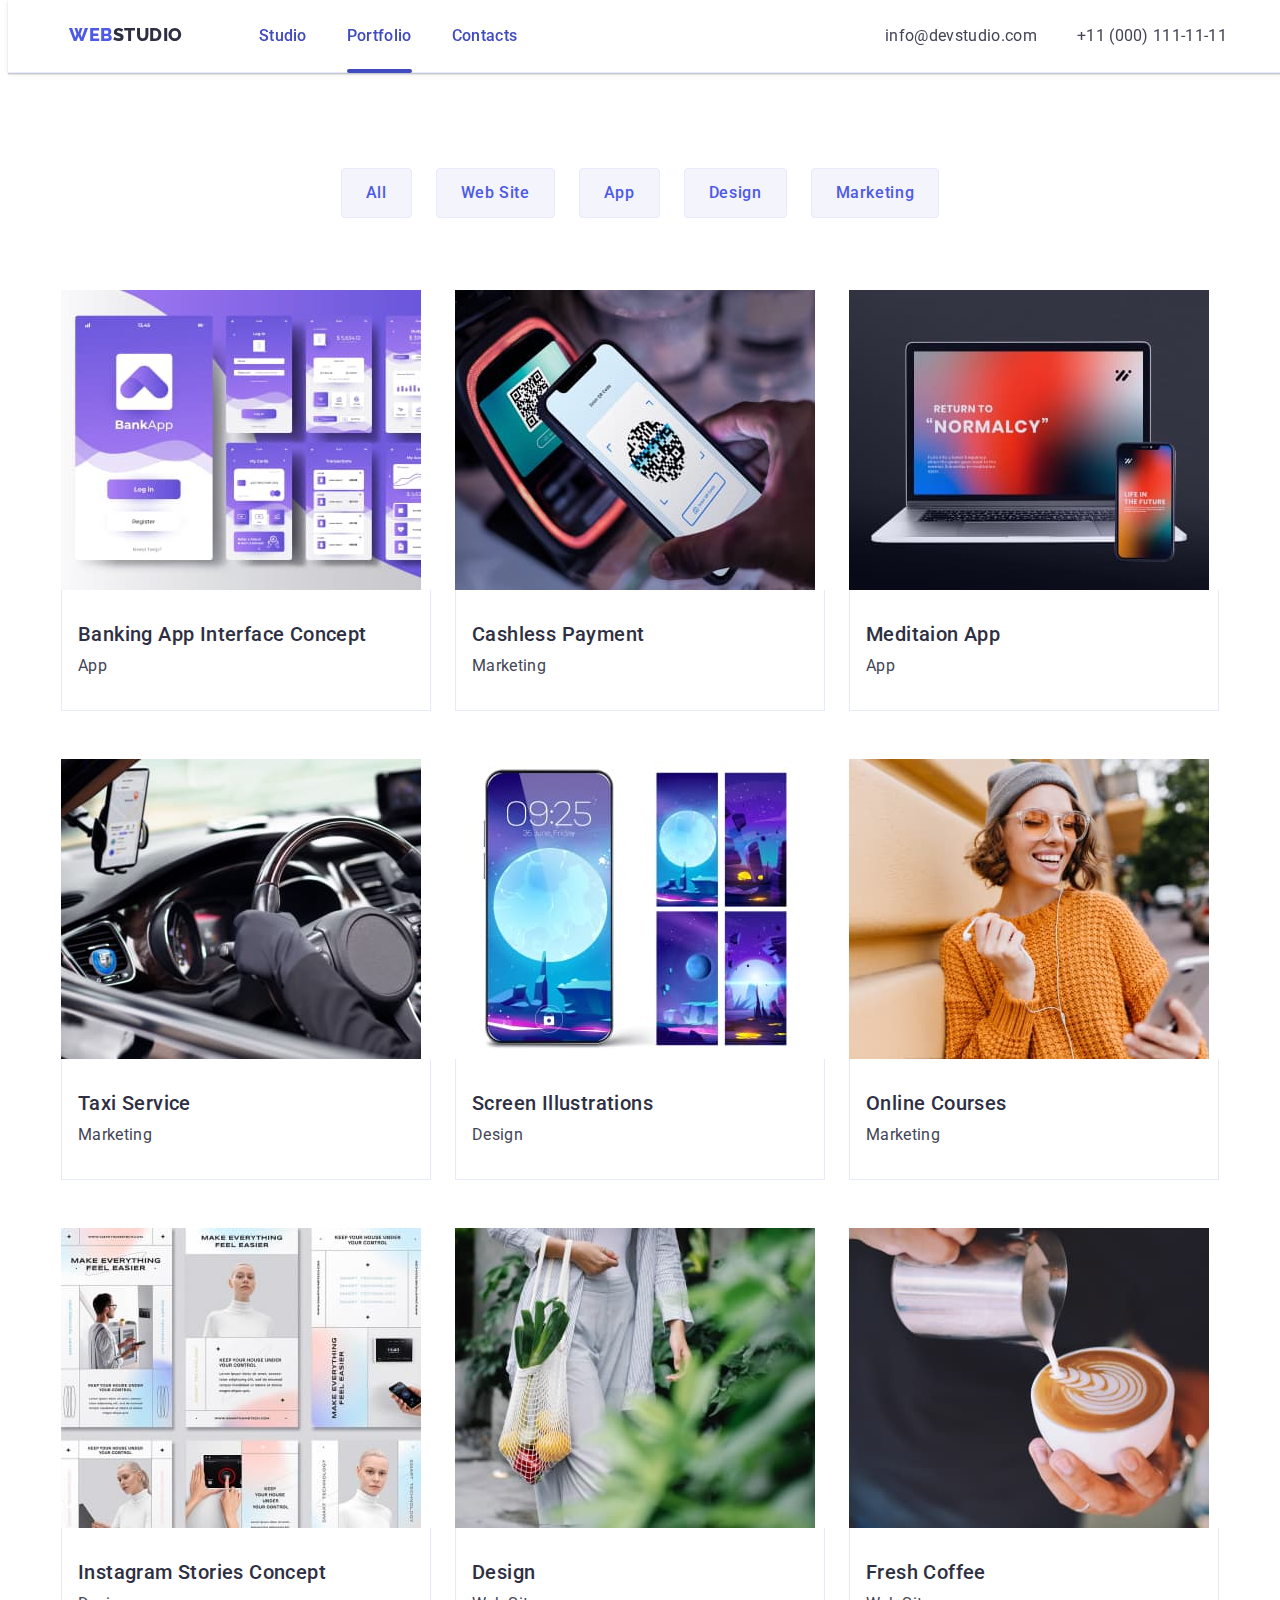
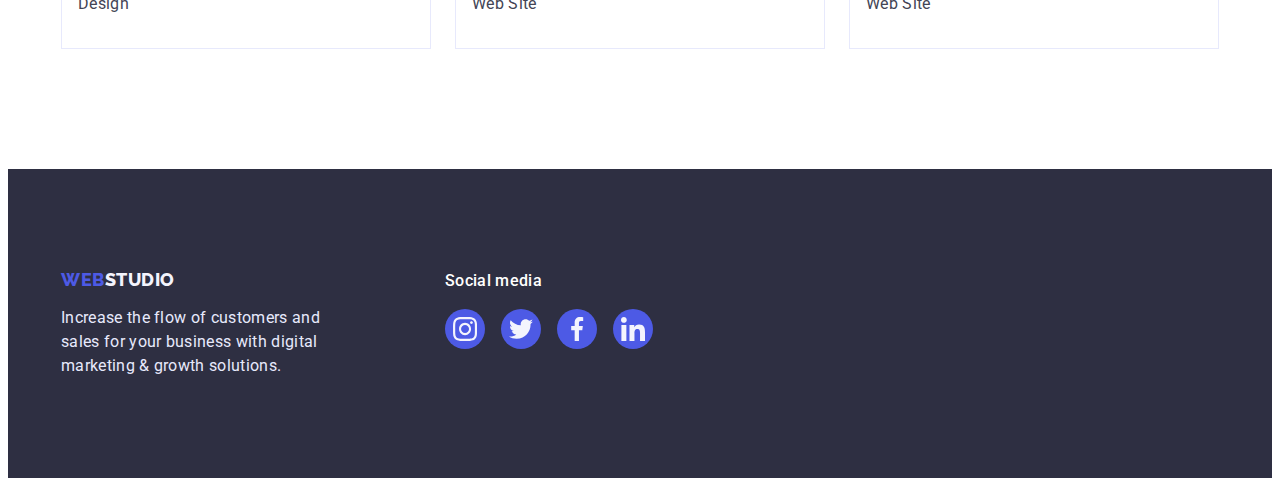
==== portfolio.html @ e2cce509 "Initial commit" ====
<!DOCTYPE html>
<html lang="en">
<head>
    <meta charset="UTF-8">
    <meta http-equiv="X-UA-Compatible" content="IE=edge">
    <meta name="viewport" content="width=device-width, initial-scale=1.0">
    <title>Portfolio</title>
    <link rel="stylesheet" href="https://cdnjs.cloudflare.com/ajax/libs/modern-normalize/1.1.0/modern-normalize.min.css" integrity="sha512-wpPYUAdjBVSE4KJnH1VR1HeZfpl1ub8YT/NKx4PuQ5NmX2tKuGu6U/JRp5y+Y8XG2tV+wKQpNHVUX03MfMFn9Q==" crossorigin="anonymous" referrerpolicy="no-referrer" />
    <link rel="preconnect" href="https://fonts.googleapis.com">
    <link rel="preconnect" href="https://fonts.gstatic.com" crossorigin>
    <link href="https://fonts.googleapis.com/css2?family=Raleway:wght@800&family=Roboto:wght@400;500;700&display=swap" rel="stylesheet">
    <link rel="stylesheet" href="./css/styles.css">
</head>
<body>
    <header class="header">
        <div class="container header-container">
            <nav class="header-nav">
                <a href="./index.html" class="header-logo link"><span>Web</span>Studio</a>
                <ul class="header-list list">
                    <li class="header-item"><a href="./index.html" class="header-link link">Studio</a></li>
                    <li class="header-item"><a href="portfolio.html" class="header-link link current">Portfolio</a></li>
                    <li class="header-item"><a href="" class="header-link link">Contacts</a></li>
                </ul>
            </nav>
            <address class="header-adress">
                <ul class="header-adress-list list">
                    <li class="header-mail"><a href="mailto:info@devstudio.com" class="header-contacts">info@devstudio.com</a>
                    <li class="header-tel"><a href="tel:+110001111111" class="header-contacts">+11 (000) 111-11-11</a></li>
                </ul>
            </address>
        </div>
    </header>

    <main>
        <!-- Portfolio section -->
        <section class="Portfolio">
            <div class="container portfolio-container">
                <h1 class="visually-hidden">Portfolio</h1>
                <ul class="Portfolio-list list">
                    <li class="portfolio-item">
                        <button type="button" class="portfolio-btn">All</button>
                    </li>
    
                    <li class="portfolio-item">
                        <button type="button" class="portfolio-btn">Web Site</button>
                    </li>
    
                    <li class="portfolio-item">
                        <button type="button" class="portfolio-btn">App</button>
                    </li>
    
                    <li class="portfolio-item">
                        <button type="button" class="portfolio-btn">Design</button>
                    </li>
    
                    <li class="portfolio-item">
                        <button type="button" class="portfolio-btn">Marketing</button>
                    </li>
                </ul>
                <!-- first image -->
                <ul class="portfolio-images-list list">
                    <li class="portfolio-images-item">
                        <a href="" class="portfolio-link link">
                            <div class="portfolio-thumb">
                                <img src="./images/app-1.jpg" alt="app-1" width="360">
                                <p class="overlay-text">14 Stylish and User-Friendly App Design Concepts · Task Manager App · Calorie Tracker App · Exotic Fruit Ecommerce App · Cloud Storage App</p>
                            </div>
                            <div class="portfolio-content">
                                <h2 class="subtitle portfolio-subtitle">Banking App Interface Concept</h2>
                                <p class="paragraph">App</p>
                            </div>
                        </a>
                    </li>
                    <!-- second image -->
                    <li class="portfolio-images-item">
                        <a href="" class="portfolio-link link">
                            <div class="portfolio-thumb">
                                <img src="./images/app-2.jpg" alt="app-2" width="360">
                                <p class="overlay-text">14 Stylish and User-Friendly App Design Concepts · Task Manager App · Calorie Tracker App · Exotic Fruit Ecommerce App · Cloud Storage App</p>
                            </div>
                            <div class="portfolio-content">
                                <h2 class="subtitle portfolio-subtitle">Cashless Payment</h2>
                                <p class="paragraph">Marketing</p>
                            </div>
                        </a>
                    </li>
                    <!-- third image -->
                    <li class="portfolio-images-item">
                        <a href="" class="portfolio-link link">
                            <div class="portfolio-thumb">
                                <img src="./images/app-3.jpg" alt="app-3" width="360">
                                <p class="overlay-text">14 Stylish and User-Friendly App Design Concepts · Task Manager App · Calorie Tracker App · Exotic Fruit Ecommerce App · Cloud Storage App</p>
                            </div>
                            <div class="portfolio-content">
                                <h2 class="subtitle portfolio-subtitle">Meditaion App</h2>
                                <p class="paragraph">App</p>
                            </div>
                        </a>
                    </li>
                    <!-- fourth image -->
                    <li class="portfolio-images-item">
                        <a href="" class="portfolio-link link">
                            <div class="portfolio-thumb">
                                <img src="./images/marketing-1.jpg" alt="marketing-1" width="360">
                                <p class="overlay-text">14 Stylish and User-Friendly App Design Concepts · Task Manager App · Calorie Tracker App · Exotic Fruit Ecommerce App · Cloud Storage App</p>
                            </div>
                            <div class="portfolio-content">
                                <h2 class="subtitle portfolio-subtitle">Taxi Service</h2>
                                <p class="paragraph">Marketing</p>
                            </div>
                        </a>
                    </li>
                    <!-- fifth image -->
                    <li class="portfolio-images-item">
                        <a href="" class="portfolio-link link">
                            <div class="portfolio-thumb">
                                <img src="./images/marketing-2.jpg" alt="marketing-2" width="360">
                                <p class="overlay-text">14 Stylish and User-Friendly App Design Concepts · Task Manager App · Calorie Tracker App · Exotic Fruit Ecommerce App · Cloud Storage App</p>
                            </div>
                            <div class="portfolio-content">
                                <h2 class="subtitle portfolio-subtitle">Screen Illustrations</h2>
                                <p class="paragraph">Design</p>
                            </div>
                        </a>
                    </li>
                    <!-- sixth image -->
                    <li class="portfolio-images-item">
                        <a href="" class="portfolio-link link">
                            <div class="portfolio-thumb">
                                <img src="./images/marketing-3.jpg" alt="marketing-3" width="360">
                                <p class="overlay-text">14 Stylish and User-Friendly App Design Concepts · Task Manager App · Calorie Tracker App · Exotic Fruit Ecommerce App · Cloud Storage App</p>
                            </div>
                            <div class="portfolio-content">
                                <h2 class="subtitle portfolio-subtitle">Online Courses</h2>
                                <p class="paragraph">Marketing</p>
                            </div>
                        </a>
                    </li>
                    <!-- seventh image -->
                    <li class="portfolio-images-item">
                        <a href="" class="portfolio-link link">
                            <div class="portfolio-thumb">
                                <img src="./images/design-1.jpg" alt="design-1" width="360">
                                <p class="overlay-text">14 Stylish and User-Friendly App Design Concepts · Task Manager App · Calorie Tracker App · Exotic Fruit Ecommerce App · Cloud Storage App</p>
                            </div>
                            <div class="portfolio-content">
                                <h2 class="subtitle portfolio-subtitle">Instagram Stories Concept</h2>
                                <p class="paragraph">Design</p>
                            </div>
                        </a>
                    </li>
                    <!-- eighth image -->
                    <li class="portfolio-images-item">
                        <a href="" class="portfolio-link link">
                            <div class="portfolio-thumb">
                                <img src="./images/design-2.jpg" alt="design-2" width="360">
                                <p class="overlay-text">14 Stylish and User-Friendly App Design Concepts · Task Manager App · Calorie Tracker App · Exotic Fruit Ecommerce App · Cloud Storage App</p>
                            </div>
                            <div class="portfolio-content">
                                <h2 class="subtitle portfolio-subtitle">Design</h2>
                                <p class="paragraph">Web Site</p>
                            </div>
                        </a>
                    </li>
                    <!-- ninth image -->
                    <li class="portfolio-images-item">
                        <a href="" class="portfolio-link link">
                            <div class="portfolio-thumb">
                                <img src="./images/design-3.jpg" alt="design-3" width="360">
                                <p class="overlay-text">14 Stylish and User-Friendly App Design Concepts · Task Manager App · Calorie Tracker App · Exotic Fruit Ecommerce App · Cloud Storage App</p>
                            </div>
                            <div class="portfolio-content">
                                <h2 class="subtitle portfolio-subtitle">Fresh Coffee</h2>
                                <p class="paragraph">Web Site</p>
                            </div>
                        </a>
                    </li>
                </ul>
            </div>
        </section>
        <!-- /Portfolio Section -->
    </main>

    <footer class="footer">
        <div class="footer-container container">
            <div class="footer-content">
                <a href="./index.html" class="footer-logo link"><span>Web</span>Studio</a>
                <p class="footer-text">Increase the flow of customers and sales for your business with digital marketing & growth solutions.</p>
            </div>
            <div>
                <p class="footer-social-title">Social media</p>
                <ul class="footer-social-list list">
                    <li class="footer-social-item">
                        <a href="" class="footer-social-link link">
                            <svg class="footer-social-icon" width="24" height="24">
                                <use href="./images/icons.svg#instagram"></use>
                            </svg>
                        </a>
                    </li>
                    <li class="footer-social-item">
                        <a href="" class="footer-social-link link">
                            <svg class="footer-social-icon" width="24" height="24">
                                <use href="./images/icons.svg#twitter"></use>
                            </svg>
                        </a>
                    </li>
                    <li class="footer-social-item">
                        <a href="" class="footer-social-link link">
                            <svg class="footer-social-icon" width="24" height="24">
                                <use href="./images/icons.svg#facebook"></use>
                            </svg>
                        </a>
                    </li>
                    <li class="footer-social-item">
                        <a href="" class="footer-social-link link">
                            <svg class="footer-social-icon" width="24" height="24">
                                <use href="./images/icons.svg#linkedin"></use>
                            </svg>
                        </a>
                    </li>
                </ul>
            </div>
        </div>
    </footer>
</body>
</html>
---- css/styles.css ----
:root {
    --main-color: #fff;
    --second-color: #2E2F42;
    --paragraph-color: #434455;
    --pressed-color: #404BBF;
    --active-color: #4D5AE5;
    --hover-focus-trans: 250ms cubic-bezier(0.4, 0, 0.2, 1);
    --header-idx: 10;
    --modal-idx: 100;
}

img {
    display: block;
    max-width: 100%;
    height: auto;
}

h1, h2, h3, h4, h5, h6, p {
    margin: 0;
}

 ul {
    margin: 0;
    padding: 0;
}

body {
    font-family: 'Roboto', sans-serif;
    font-size: 16px;
    color: var(--second-color);
    background: #FFFFFF;
}

.container{
    width: 1158px;
    padding: 0 15px;
    margin: 0 auto;
    /*outline: 1px solid red;*/
}

.list {
    list-style: none;
 }

 .link {
    text-decoration: none;
 }

 .title {
    font-size: 36px;
    line-height: 1.1;
    letter-spacing: 0.02em;
    text-transform: capitalize;
    text-align: center;
 }
 
 .subtitle {
    font-weight: 500;
    font-size: 20px;
    line-height: 1.2;
    letter-spacing: 0.02em;
    color: var(--second-color); 
 }

 .paragraph {
    font-size: 16px;
    line-height: 1.5;
    letter-spacing: 0.02em;
    color: var(--paragraph-color);  
 }

 .visually-hidden {
    position: absolute;
    width: 1px;
    height: 1px;
    margin: -1px;
    border: 0;
    padding: 0;
    
    white-space: nowrap;
    clip-path: inset(100%);
    clip: rect(0 0 0 0);
    overflow: hidden;
  }
  .current:visited {
    color: var(--pressed-color);
  }

  /* ----------- header ----------- */

  .header {
    border-bottom: 1px solid #E7E9FC;
    padding: 24px 0;
    box-shadow: 0px 2px 1px rgba(46, 47, 66, 0.08), 0px 1px 1px rgba(46, 47, 66, 0.16), 0px 1px 6px rgba(46, 47, 66, 0.08);
    position: fixed;
    top: 0;
    width: 100%;
    background-color: #FFFFFF;
    z-index: var(--header-idx);
}

.header-container {
    display: flex;
    align-items: center;
    justify-content: space-between;
    
}

.header-nav {
    display: flex;
    gap: 76px;
}
.header-logo {
    font-family: 'Raleway';
    font-weight: 800;
    font-size: 18px;
    line-height: 1.17;
    letter-spacing: 0.03em;
    text-transform: uppercase;
    color: #2E2F42;
}

.header-logo span {
    color: #4D5AE5;
}

.header-list {
}

.header-adress-list {
    display: flex;
    gap: 40px
}

.header-item {
    
}
.header-link {
    position: relative;
    font-weight: 500;
    font-size: 16px;
    line-height: 1.5;
    letter-spacing: 0.02em;
    color: var(--pressed-color);
    transform: scale(1);
    transition: color var(--hover-focus-trans);

}

.header-link:is(:hover, :focus) {
    color: var(--pressed-color);
    
}

.header-link::after {
    content: '';
    position: absolute;
    display: block;
    width: 100%;
    height: 4px;
    border-radius: 2px;
    left: 0;
    top: calc(100% + 24px);
    bottom: -1px;
    transition: background-color var(--hover-focus-trans) ;
}

.header-link:is(:hover, :focus)::after {
    background-color: var(--pressed-color);
    
}

.header-link.current::after {
    content: '';
    position: absolute;
    display: block;
    width: 100%;
    height: 4px;
    border-radius: 2px;
    left: 0;
    top: calc(100% + 24px);
    bottom: -1px;
    background-color: var(--pressed-color);
}

.header-adress {
}
.header-list {
    display: flex;
    gap: 40px;
}

.header-contacts {
    font-style: normal;
    font-size: 16px;
    line-height: 1.5;
    letter-spacing: 0.02em;
    text-decoration: none;
    color: var(--paragraph-color);
    transition: color var(--hover-focus-trans);
}

.header-contacts:hover,
.header-contacts:focus {
    color: var(--pressed-color);
}

.header-tel {
}

/* ----------- main ----------- */

.main {
    margin: 0 auto;
    margin-top: 72px;
    background-image: linear-gradient(rgba(46, 47, 66, 0.7), rgba(46, 47, 66, 0.7)), url(../images/hero-img.jpg);
    background-color: rgba(46, 47, 66, 0.7);
    background-repeat: no-repeat;
    background-position: center;
    background-size: cover;
    padding: 188px 0;
    max-width: 1440px;
    
}

.main-container {
   
   
}

.main-title {
    font-size: 56px;
    line-height: 1.07;
    letter-spacing: 0.02em;
    text-align: center;
    color: var(--main-color);
    max-width: 496px;
    margin: 0 auto;
      
}
.main-btn {
    font-family: 'Roboto';
    font-weight: 500;
    font-size: 16px;
    line-height: 1.5;
    letter-spacing: 0.04em;
    cursor: pointer;
    color: #FFFFFF;
    background-color: #4D5AE5;
    display: block;
    margin: 0 auto; 
    box-shadow: 0px 4px 4px rgba(0, 0, 0, 0.15);
    border-radius: 4px;
    padding: 16px 32px;
    margin-top: 48px;
    border: none;
    transition: background-color var(--hover-focus-trans);
}
.main-btn:hover,
.main-btn:focus {
    color: #FFFFFF;
    background-color: var(--pressed-color);
}

/* ----------- skills ----------- */

.skills {
    padding: 120px 0;
}

.skills-list {
    display: flex;
    gap: 24px;
}

.skills-item {
    max-width: 264px;
}


.skills-subtitle { 
    margin-bottom: 8px;
}
.skills-item-text {
 
}

.skills-image {
    margin-bottom: 8px;
    background: #F4F4FD;
    border-radius: 4px;
    display: flex;
    align-items: center;
    justify-content: center;
    height: 112px;
}

.skills-icon {
    width: 64px;
    height: 64px;
}


/* ----------- work ----------- */

.work {
    padding-bottom: 120px;
}
.work-title {
    color: var(--second-color);    
    margin-bottom: 72px;
}
.work-list {
    display: flex; 
    gap: 24px;
}
.work-item {
    width: calc((100% - 48px) / 3);
}

.work-container {
}

/* ----------- team ----------- */

.team {
    background: #F4F4FD;
    padding: 120px 0;
}

.team-container {
    
}

.team-title {
    color: var(--second-color);
    margin-bottom: 72px; 
}

.team-content {
    padding: 32px 0px;
}

.team-list {
    display: flex;
    gap: 24px;
}
.team-item {
    width: calc((100% - 72px) / 4);
    background: #FFFFFF;
    box-shadow: 0px 1px 6px rgba(46, 47, 66, 0.08), 0px 1px 1px rgba(46, 47, 66, 0.16), 0px 2px 1px rgba(46, 47, 66, 0.08);
    border-radius: 0px 0px 4px 4px;
    }
.team-item-name {
    font-weight: 500;
    font-size: 20px;
    line-height: 1.20;
    letter-spacing: 0.02em;
    text-align: center;
    color: var(--second-color);
    margin-bottom: 8px;
}
.team-item-work {
    font-size: 16px;
    line-height: 1.5;
    letter-spacing: 0.02em;
    text-align: center;
    color: var(--paragraph-color);
    margin-bottom: 8px;    
}

.team-social-list {
    display: flex;
    gap: 24px;
    justify-content: center;
}

.team-social-item {
    width: 40px;
    height: 40px;
}

.team-social-link {
    display: flex;
    justify-content: center;
    align-items: center;
    width: 100%;
    height: 100%;
    border-radius: 50%;
    background-color: #4D5AE5;
    transition: background-color var(--hover-focus-trans);
}

.team-social-icon {
    fill: #f4f4fd;
}

.team-social-link:is(:hover, :focus) {
    background-color: var(--pressed-color);
}
/*
.team-social-link:is(:hover, :focus) .team-social-icon {
    fill: black;
}
*/

/* ----------- customers ----------- */

.customers {
    padding: 120px 0 120px;
}
.customers-container {
}

.customers-title {
    margin-bottom: 72px;
}
.customers-list {
    display: flex;
    gap: 24px;
}

.customers-item {
    width: calc((100% - 120px) / 6);
    height: 88px;
    fill: #8E8F99;
}
.customers-link {
    display: flex;
    color: #8e8f99;
    border: 1px solid #8E8F99;
    border-radius: 4px;
    align-items: center;
    justify-content: center;
    height: 100%;
    transition: border-color var(--hover-focus-trans), color var(--hover-focus-trans);
}

.customers-icon {
    fill: currentColor;
}

.customers-link:is(:focus, :hover) {
    color: var(--pressed-color);
    border-color: var(--pressed-color);
}

/* ----------- footer ----------- */

.footer {
    background: #2E2F42;
    padding: 100px 0;
}

.footer-container {
    display: flex;
    align-items: baseline;
    
}

.footer-content {
    margin-right: 120px;
}

.footer-logo {
    font-family: 'Raleway';
    font-weight: 800;
    font-size: 18px;
    line-height: 1.17;
    letter-spacing: 0.03em;
    text-transform: uppercase;
    color: #F4F4FD;
}
.footer-logo span {
    color: #4D5AE5;
}

.footer-text {
    line-height: 1.5;
    letter-spacing: 0.02em;
    color: #E7E9FC;
    max-width: 264px;
    margin-top: 16px;
}

.footer-social-title{
    font-weight: 500;
    font-size: 16px;
    line-height: 1.5;
    letter-spacing: 0.02em;  
    margin-bottom: 16px;
    color: #FFFFFF;
}

.footer-social-list {
    display: flex;
    gap: 16px;
}

.footer-social-item {
    width: 40px;
    height: 40px;
}

.footer-social-link {
    width: 100%;
    height: 100%;
    background-color: #4d5ae5;
    border-radius: 50%;
    display: flex;
    align-items: center;
    justify-content: center;
    transition: background-color var(--hover-focus-trans);
}

.footer-social-link:is(:focus, :hover) {
    background-color:#31D0AA;
}

.footer-social-icon {
    fill:  #f4f4fd;
}

/* Portfolio Page Styles */

.Portfolio {
    margin-top: 72px;
    padding: 96px 0 120px;
}

.portfolio-container {
    
}

.portfolio-content {
    
}

.Portfolio-list {
    display: flex;
    justify-content: center;
    gap: 24px;
}

.portfolio-images-list {
    display: flex;
    flex-wrap: wrap;
    margin-top: 72px;
    gap: 24px;
    row-gap: 48px;
}


.portfolio-content {
    padding: 32px 16px;
    border: 1px solid #E7E9FC;
    border-top: none;
}

.portfolio-images-item {
    width: calc((100% - 48px) / 3);
}

.portfolio-link {
    background: #FFFFFF;
    display: block;
    transition: box-shadow var(--hover-focus-trans);
}

.portfolio-link:is(:focus, :hover) {
    box-shadow: 0px 1px 6px rgba(46, 47, 66, 0.08), 0px 1px 1px rgba(46, 47, 66, 0.16), 0px 2px 1px rgba(46, 47, 66, 0.08);
}

.portfolio-subtitle{
    margin-bottom: 8px;
}

.portfolio-item {
}
.portfolio-btn {
    font-family: inherit;
    font-weight: 500;
    font-size: 16px;
    line-height: 1.5;
    letter-spacing: 0.04em;
    color: #4D5AE5;
    cursor: pointer;
    background: #F4F4FD;
    border: 1px solid #E7E9FC;
    border-radius: 4px;
    padding: 12px 24px;
    transition: color var(--hover-focus-trans), background-color var(--hover-focus-trans), border-color var(--hover-focus-trans), box-shadow var(--hover-focus-trans);
    

}

.portfolio-btn:is(:hover, :focus) {
    color: #FFFFFF;
    background-color: var(--pressed-color);
    border: 1px solid var(--pressed-color);
    box-shadow: 0px 3px 1px rgba(0, 0, 0, 0.1), 0px 2px 1px rgba(0, 0, 0, 0.08), 0px 2px 2px rgba(0, 0, 0, 0.12);
}

.portfolio-thumb {
    position: relative;
    z-index: 1;
    overflow: hidden;
}
.overlay {
    
}



.portfolio-link:is(:hover, :focus) .overlay-text{
    transform: translateY(0%);
}
.overlay-text {
    position: absolute;
    top: 0;
    left: 0;

    padding: 40px 32px;
    width: 100%;
    height: 100%;
    background-color: #4D5AE5;

    transform: translateY(100%);
    transition: transform var(--hover-focus-trans);
    
    font-family: 'Roboto';
    font-style: normal;
    font-weight: 400;
    font-size: 16px;
    line-height: 1.5;
    letter-spacing: 0.02em;
    color: #F4F4FD;    
}

/* Modals */

.is-hidden {
    
}

.backdrop {
    position: fixed;
    top: 0;
    left: 0;
    width: 100%;
    height: 100%;
    background-color: rgba(46, 47, 66, 0.4);
    backdrop-filter: blur(2px);
    z-index: var(--modal-idx);
    transition: opacity var(--hover-focus-trans), visibility var(--hover-focus-trans);
}

.backdrop.is-hidden {
    opacity: 0;
    pointer-events: none;
    visibility: hidden;
}

.modal {
    position: absolute;
    left: 50%;
    top: 50%;
    width: 408px;
    min-height: 584px;
    background: #FCFCFC;
    box-shadow: 0px 1px 1px rgba(0, 0, 0, 0.14), 0px 1px 3px rgba(0, 0, 0, 0.12), 0px 2px 1px rgba(0, 0, 0, 0.2);
    border-radius: 4px;
    transform: translate(-50%, -50%);
    transition: transform var(--hover-focus-trans) ;
}
.modal-close-btn {
    position: absolute;
    top: 24px;
    right: 24px;

    width: 24px;
    height: 24px;
    
    padding: 0;
    fill: #000000;
    background: #E7E9FC;
    border: 1px solid rgba(0, 0, 0, 0.1);
    border-radius: 50%;

    cursor: pointer;

    display: flex;
    align-items: center;
    justify-content: center;
    
    transition: background-color var(--hover-focus-trans), border var(--hover-focus-trans);
}

.modal-close-btn:is(:hover, :focus) {
    background-color: var(--pressed-color);
    fill: #FFFFFF;;
    border: none;
}

.modal-close-icon {
    transition: fill var(--hover-focus-trans);
}
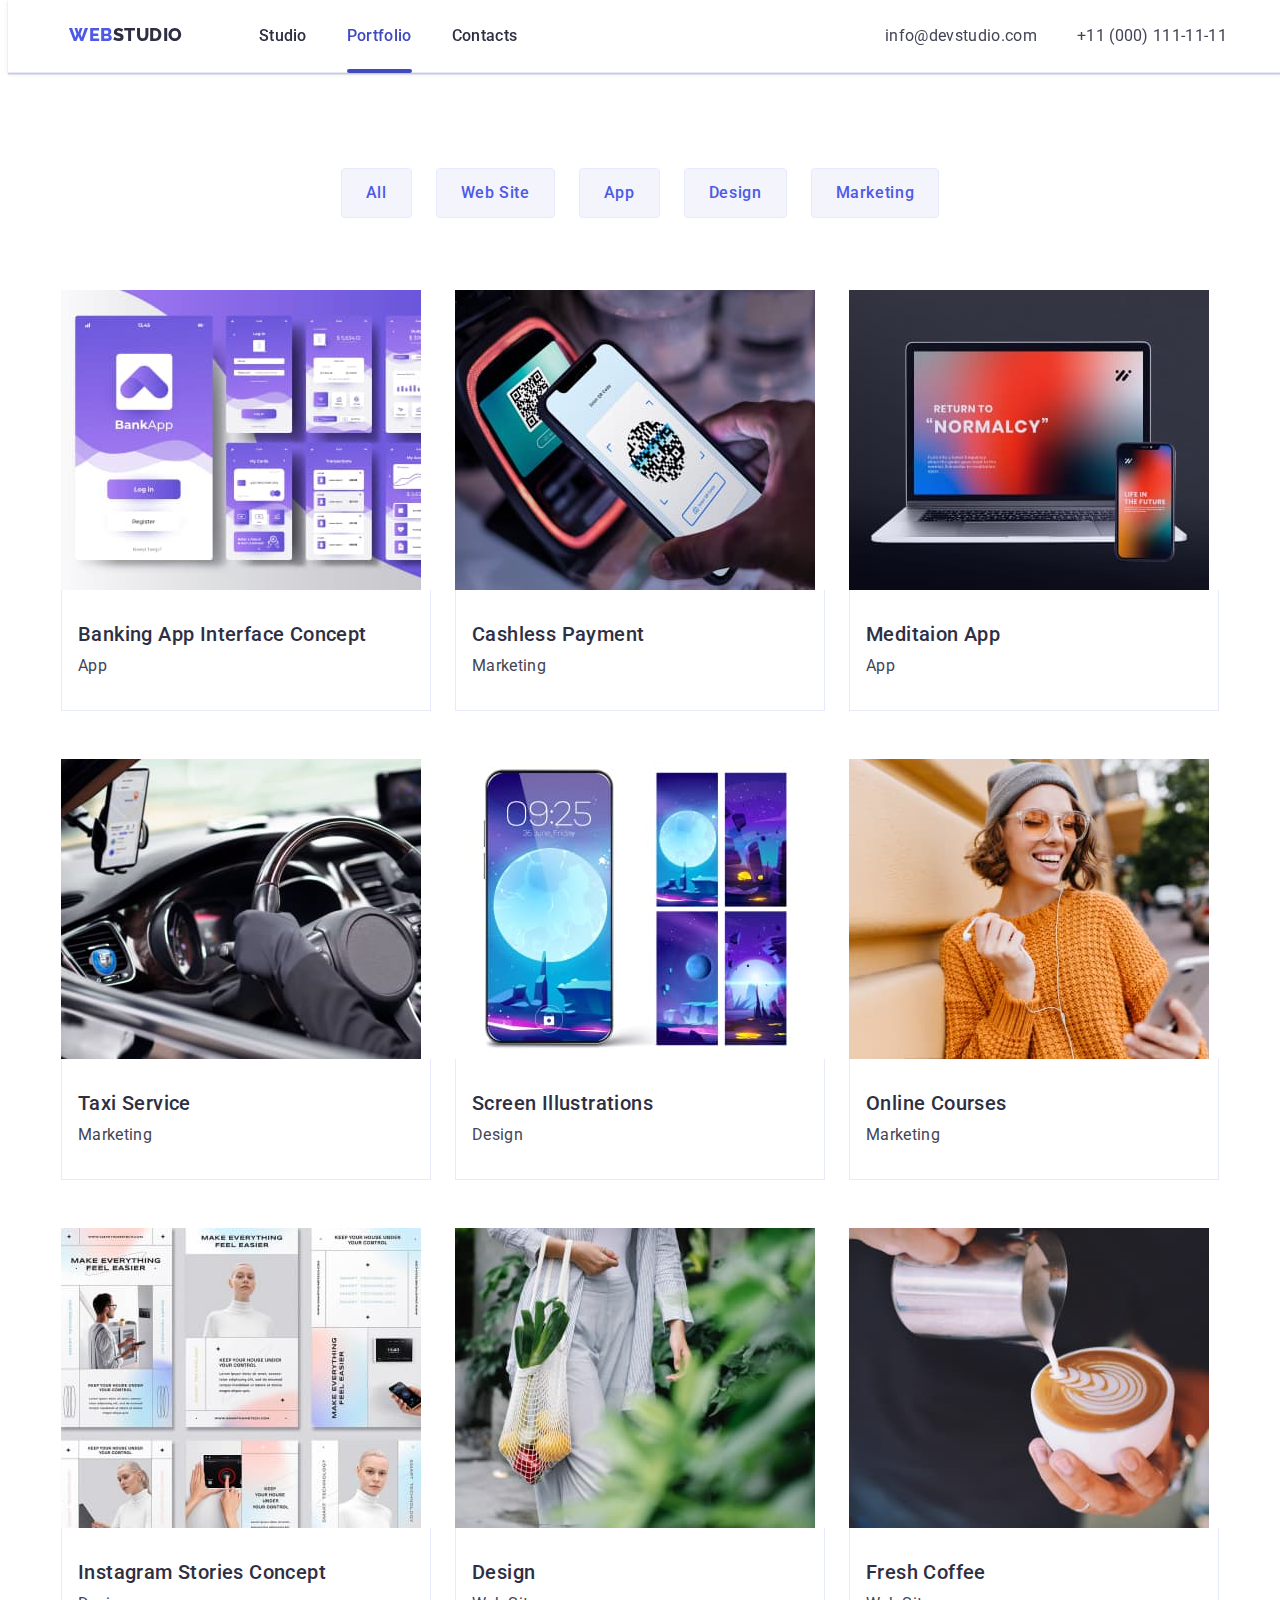
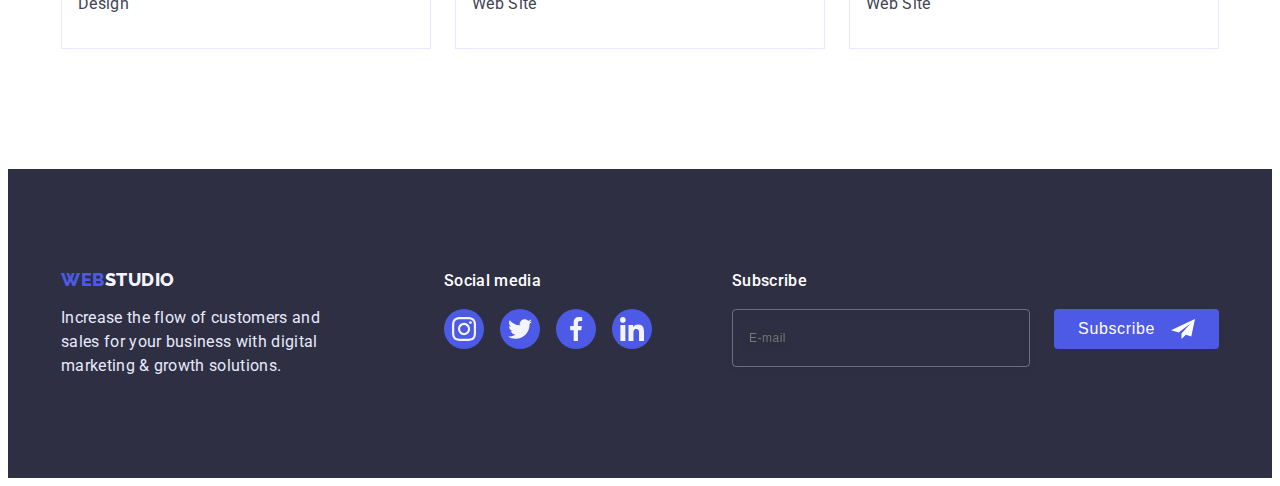
==== commit ff05de0b: "V1" ====
--- a/portfolio.html
+++ b/portfolio.html
@@ -188,7 +188,7 @@
                 <p class="footer-text">Increase the flow of customers and sales for your business with digital marketing & growth solutions.</p>
             </div>
             <div>
-                <p class="footer-social-title">Social media</p>
+                <p class="footer-title">Social media</p>
                 <ul class="footer-social-list list">
                     <li class="footer-social-item">
                         <a href="" class="footer-social-link link">
@@ -220,6 +220,23 @@
                     </li>
                 </ul>
             </div>
+
+            <div class="footer-form-cont">
+                <p class="footer-title">Subscribe</p>
+                        <form class="footer-form">
+                            <label class="footer-form-email">
+                                <input class="footer-input" type="email" name="email" placeholder="E-mail">
+                            </label>
+                            <button class="footer-subscribe-btn" type="submit">
+                                        <p class="footer-btn-text">Subscribe</p>
+                                        <svg class="footer-btn-icon" width="24" height="24"><use href="./images/icons.svg#subscribe-icon"></use>
+                                        </svg>            
+                            </button> 
+                        </form> 
+                    </li>
+                </ul> 
+            </div>
+
         </div>
     </footer>
 </body>
--- a/css/styles.css
+++ b/css/styles.css
@@ -5,7 +5,7 @@
     --paragraph-color: #434455;
     --pressed-color: #404BBF;
     --active-color: #4D5AE5;
-    --hover-focus-trans: 250ms cubic-bezier(0.4, 0, 0.2, 1);
+    --hover-focus-trans: 2500ms cubic-bezier(0.4, 0, 0.2, 1);
     --header-idx: 10;
     --modal-idx: 100;
 }
@@ -142,7 +142,7 @@
     font-size: 16px;
     line-height: 1.5;
     letter-spacing: 0.02em;
-    color: var(--pressed-color);
+    color: var(--second-color);
     transform: scale(1);
     transition: color var(--hover-focus-trans);
 
@@ -168,7 +168,11 @@
 
 .header-link:is(:hover, :focus)::after {
     background-color: var(--pressed-color);
-    
+
+}
+
+.header-link.current {
+    color: var(--pressed-color);
 }
 
 .header-link.current::after {
@@ -484,7 +488,7 @@
     margin-top: 16px;
 }
 
-.footer-social-title{
+.footer-title{
     font-weight: 500;
     font-size: 16px;
     line-height: 1.5;
@@ -496,6 +500,7 @@
 .footer-social-list {
     display: flex;
     gap: 16px;
+    margin-right: 80px;
 }
 
 .footer-social-item {
@@ -521,6 +526,79 @@
 .footer-social-icon {
     fill:  #f4f4fd;
 }
+
+
+.footer-form-cont {
+
+}
+
+.footer-form-list {
+
+}
+.footer-form-item {
+}
+.footer-form {
+    display: flex;
+    gap: 24px;
+
+}
+.footer-form-email {
+}
+
+.footer-input {
+    border: 1px solid rgba(255, 255, 255, 0.3);
+    filter: drop-shadow(0px 4px 4px rgba(0, 0, 0, 0.15));
+    border-radius: 4px;
+    background-color: transparent;
+    width: 264px;
+    height: 40px;
+    padding: 8px 16px;
+    font-weight: 400;
+    font-size: 12px;
+    line-height: 2;
+    letter-spacing: 0.04em;
+    color: rgba(255, 255, 255, 0.6);  
+}
+
+.footer-input::placeholder {      
+}
+
+.footer-form-item {
+}
+
+.footer-subscribe-btn {
+    display: flex;
+    width: 100%;
+    height: 100%;
+    align-items: center;
+    justify-content: center;
+    padding: 8px 24px;
+    background-color: var(--active-color);
+    border-radius: 4px;
+    border: none;
+    cursor: pointer;
+    transition: background-color var(--hover-focus-trans);
+}
+
+.footer-subscribe-btn:is(:hover, :focus) {
+    background-color: var(--pressed-color);
+}
+
+
+
+.footer-btn-text {
+    margin-right: 16px;
+    font-weight: 500;
+    font-size: 16px;
+    line-height: 1.5;
+    letter-spacing: 0.04em;
+    color: #FFFFFF;
+}
+
+.footer-btn-icon {
+    fill: #FFFFFF;
+}
+
 
 /* Portfolio Page Styles */
 
@@ -638,7 +716,9 @@
     color: #F4F4FD;    
 }
 
-/* Modals */
+/* -------------------------------------------------------------------------- */
+/*                                   Modals                                   */
+/* -------------------------------------------------------------------------- */
 
 .is-hidden {
     
@@ -667,6 +747,9 @@
     left: 50%;
     top: 50%;
     width: 408px;
+    
+    padding: 72px 24px 24px;
+    
     min-height: 584px;
     background: #FCFCFC;
     box-shadow: 0px 1px 1px rgba(0, 0, 0, 0.14), 0px 1px 3px rgba(0, 0, 0, 0.12), 0px 2px 1px rgba(0, 0, 0, 0.2);
@@ -706,3 +789,186 @@
 .modal-close-icon {
     transition: fill var(--hover-focus-trans);
 }
+
+
+.modal-form-title {
+    font-weight: 500;
+    font-size: 16px;
+    line-height: 1.5;
+    letter-spacing: 0.02em;
+    text-align: center;
+    color: #2E2F42;    
+
+    display: block;
+    margin-bottom: 16px;
+}
+.modal-form {
+}
+
+.modal-form-name {
+    
+    
+}
+
+.modal-form-label {
+    display: block;
+    margin-bottom: 4px;
+
+    font-weight: 400;
+    font-size: 12px;
+    line-height: 1.33;
+    letter-spacing: 0.04em;
+    color: #8E8F99;
+    margin-bottom: 4px;
+}
+
+.modal-form-wrapper {
+    width: 100%;
+    height: 40px;
+    position: relative;
+    margin-bottom: 8px;
+    
+    
+}
+.modal-form-input {
+    width: 100%;
+    height: 40px;
+    padding: 0;
+    padding-left: 38px;
+    outline: transparent;
+    outline-offset: -1px;
+
+    border: 1px solid rgba(33, 33, 33, 0.2);
+    border-radius: 4px;
+    transition: border var(--hover-focus-trans);
+}
+
+.modal-form-input:focus {
+    border: 1.25px solid var(--active-color);
+}
+
+
+
+.modal-form-icon {
+    position: absolute;
+    top: 50%;
+    left: 16px;
+    fill: var(--second-color);
+    pointer-events: none;
+    transform: translateY(-50%);
+    transition: fill var(--hover-focus-trans);
+}
+
+.modal-form-input:focus + .modal-form-icon {
+    fill: var(--active-color);
+}
+
+.modal-form-label {
+    display: flex;
+}
+
+.modal-form-comment {
+    width: 100%;
+    height: 120px;
+    resize: none;
+    border-radius: 4px;
+    padding: 8px 16px;
+    margin-bottom: 16px;
+    outline: 1px solid rgba(33, 33, 33, 0.2);
+    border-radius: 4px;
+
+    font-size: 12px;
+    line-height: 1.33;
+    letter-spacing: 0.04em;
+    color: rgba(117, 117, 117, 0.5);
+    transition: outline var(--hover-focus-trans);
+}
+
+.modal-form-comment:focus::placeholder {
+    color: rgba(77, 90, 229, 1);
+}
+
+.modal-form-comment:focus {
+    outline: 1px solid var(--active-color);
+    
+}
+
+.modal-policy-label {
+    display: flex;
+    gap: 8px;
+    margin-bottom: 24px;
+    align-items: center;
+}
+.modal-policy-input {
+    appearance: none;
+    display: block;
+    width: 16px;
+    height: 16px;
+    border: 1.25px solid #2E2F42;
+    border-radius: 2px;
+}
+
+
+.modal-policy-text {
+    font-size: 12px;
+    line-height: 1.33;
+    letter-spacing: 0.04em;
+    color: #757575;
+    justify-content: center;
+    user-select: none;
+}
+.modal-policy-link {
+    color: var(--active-color);
+}
+
+.modal-policy-input:checked {
+    background-color: var(--pressed-color);
+    border: none;
+}
+
+.modal-policy-icon {
+    width: 16px;
+    height: 16px;
+}
+
+.modal-btn {
+    font-weight: 500;
+    font-size: 16px;
+    line-height: 1.5;
+    letter-spacing: 0.04em;
+    cursor: pointer;
+    color: #FFFFFF;
+    background-color: var(--active-color);
+    display: block;
+    margin: 0 auto; 
+    box-shadow: 0px 4px 4px rgba(0, 0, 0, 0.15);
+    border-radius: 4px;
+    padding: 16px 32px;
+    margin-top: 48px;
+    border: none;
+    width: 169px;
+    transition: background-color var(--hover-focus-trans);
+}
+
+.modal-btn:is(:hover, :focus) {
+    background-color: var(--pressed-color);
+}
+
+.unchecked {
+    opacity: 1;
+    transition: opacity var(--hover-focus-trans);
+}
+
+.checked {
+    opacity: 0;
+    transition: opacity var(--hover-focus-trans);
+}
+
+.modal-policy-input:checked + .modal-policy-icon > .unchecked {
+    opacity: 0;
+}
+
+.modal-policy-input:checked + .modal-policy-icon > .checked {
+    opacity: 1;
+}
+
